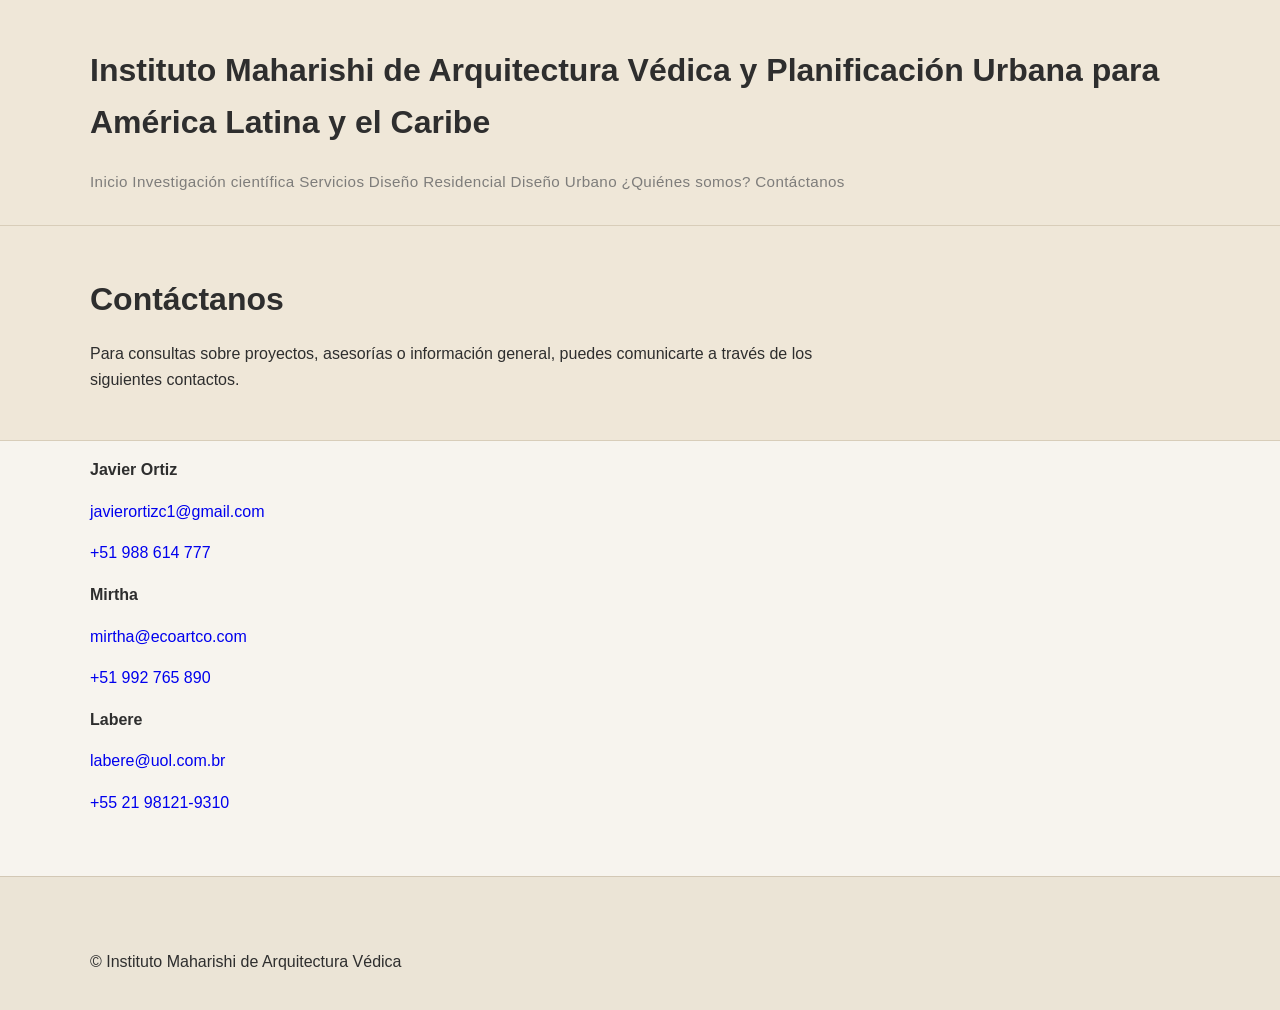
==== contactanos.html @ 4f573ee5 "Initial commit" ====
<!DOCTYPE html>
<html lang="es">
<head>
  <meta charset="UTF-8" />
  <meta name="viewport" content="width=device-width, initial-scale=1.0" />
  <title>Contáctanos | Instituto Maharishi de Arquitectura Védica</title>
  <meta name="description" content="Información de contacto del Instituto Maharishi de Arquitectura Védica." />
  <link rel="stylesheet" href="style.css" />
</head>
<body>
  <header class="site-header">
    <div class="container">
      <h1 class="site-title">Instituto Maharishi de Arquitectura Védica y Planificación Urbana para América Latina y el Caribe</h1>
      <nav class="site-nav">
        <a href="index.html">Inicio</a>
        <a href="investigacion-cientifica.html">Investigación científica</a>
        <a href="servicios.html">Servicios</a>
        <a href="diseno-residencial.html">Diseño Residencial</a>
        <a href="diseno-urbano.html">Diseño Urbano</a>
        <a href="quienes-somos.html">¿Quiénes somos?</a>
        <a href="contactanos.html">Contáctanos</a>
      </nav>
    </div>
  </header>

  <main>
    <section class="page-hero">
      <div class="container">
        <h1>Contáctanos</h1>
        <p>
          Para consultas sobre proyectos, asesorías o información general, puedes comunicarte a través de los siguientes contactos.
        </p>
      </div>
    </section>

    <section class="contact-section">
      <div class="container">
        <div class="contact-grid">
          <div>
            <p><strong>Javier Ortiz</strong></p>
            <p><a href="mailto:javierortizc1@gmail.com">javierortizc1@gmail.com</a></p>
            <p><a href="tel:+51988614777">+51 988 614 777</a></p>
          </div>

          <div>
            <p><strong>Mirtha</strong></p>
            <p><a href="mailto:mirtha@ecoartco.com">mirtha@ecoartco.com</a></p>
            <p><a href="tel:+51992765890">+51 992 765 890</a></p>
          </div>

          <div>
            <p><strong>Labere</strong></p>
            <p><a href="mailto:labere@uol.com.br">labere@uol.com.br</a></p>
            <p><a href="tel:+5521981219310">+55 21 98121-9310</a></p>
          </div>
        </div>
      </div>
    </section>
  </main>

  <footer class="site-footer">
    <div class="container">
      <p>© Instituto Maharishi de Arquitectura Védica</p>
    </div>
  </footer>
</body>
</html>
---- style.css ----
* {
  box-sizing: border-box;
}

body {
  margin: 0;
  font-family: 'Inter', sans-serif;
  color: #2e2e2e;
  background: #f7f4ee;
  line-height: 1.6;
}

p {
  font-family: 'Inter', sans-serif;
  font-size: 1rem;
  max-width: 750px;
}

h2, h3 {
  font-family: 'Poppins', sans-serif;
  font-weight: 500;
}

img {
  max-width: 100%;
  display: block;
}

a {
  text-decoration: none;
}

.container {
  width: min(1100px, 92%);
  margin: 0 auto;
}

/* HEADER */
.site-header {
  background: #efe7d8;
  border-bottom: 1px solid #d8cdb9;
  padding: 24px 0;
  padding-bottom: 30px;
}

/* LOGO */
.header-logo {
  display: flex;
  justify-content: center;
  align-items: center;
  margin-bottom: 10px;
}

.header-logo img {
  width: 200px;
}

/* TITLE */
.site-title.centered {
  text-align: center;
  margin: 10px auto 30px;
  max-width: 900px;
  font-family: 'Poppins', sans-serif;
  font-size: 2.1rem;
  font-weight: 600;
  text-align: center;
  line-height: 1.35;
  color: #2c2c2c;
}

/* NAV ROW */
.nav-row {
  position: relative;
}

/* NAV */
.site-nav.centered {
  display: flex;
  justify-content: center;
  gap: 28px;
}

.site-nav a,
.dropdown span {
  color: #6b6b6b;
  cursor: pointer;
  font-family: 'Poppins', sans-serif;
  font-size: 0.95rem;
  font-weight: 500;
  letter-spacing: 0.4px;
  opacity: 0.85;
  position: relative;
  transition: color 0.2s ease;
  display: inline-flex;
  align-items: center;
  gap: 4px;
}

/* hover */
.site-nav a:hover,
.dropdown span:hover {
  color: #2c2c2c;
}

/* active link */
.site-nav a.active {
  color: #2c2c2c;
}

/* underline */
.site-nav a.active::after,
.site-nav a:hover::after {
  content: "";
  position: absolute;
  left: 0;
  bottom: -6px;
  width: 100%;
  height: 2px;
  opacity: 0.7;
  background: #2c2c2c;
}

/* DROPDOWN */
.dropdown {
  position: relative;
}

.dropdown-content {
  display: none;
  position: absolute;
  background: white;
  border: 1px solid #ddd;
  padding: 12px 16px;
  top: 100%;
  left: 0;

  min-width: 220px;        /* más ancho */
  white-space: nowrap;     /* 👈 clave: evita saltos de línea */
}

.dropdown-content a {
  display: block;
  padding: 6px 0;
  color: #6b4e2e;
}

.dropdown:hover .dropdown-content {
  display: block;
}

/* BUTTON */
.contact-btn {
  position: absolute;
  right: 0;
  top: -12px;

  background: #b08a4a;
  color: white;
  padding: 12px 22px;
  font-family: 'Poppins', sans-serif;
  font-size: 0.9rem;
  letter-spacing: 0.5px;

  transition: all 0.25s ease;
  border-radius: 4px;
}

.contact-btn:hover {
  background: #96743b;
}

/* CONTENT */
.page-hero {
  background: #efe7d8;
  padding: 48px 0 32px;
  border-bottom: 1px solid #d8cdb9;
}

.page-hero h1 {
  margin: 0 0 10px;
  font-size: 2rem;
}

.page-section {
  padding: 56px 0;
}

.card-grid {
  display: grid;
  grid-template-columns: repeat(auto-fit, minmax(240px, 1fr));
  gap: 24px;
  margin-top: 28px;
}

.info-card {
  background: #fffdf9;
  border: 1px solid #ded4c4;
  padding: 22px;
}

/* FOOTER */
.site-footer {
  background: #ebe4d6;
  border-top: 1px solid #d3c8b5;
  padding: 56px 0 20px;
  margin-top: 60px;
}

.footer-grid {
  display: grid;
  grid-template-columns: 1.4fr 1fr 1fr;
  gap: 48px;
  align-items: start;
}

.footer-column h3 {
  font-family: 'Poppins', sans-serif;
  font-size: 1.2rem;
  font-weight: 500;
  color: #2c2c2c;
  margin: 0 0 20px;
}

.footer-column p,
.footer-column li {
  font-family: 'Inter', sans-serif;
  font-size: 0.98rem;
  line-height: 1.8;
  margin: 0 0 8px;
  color: #4a4a4a;
}

.footer-column ul {
  list-style: none;
  padding: 0;
  margin: 0;
}

.footer-column a {
  color: #4a4a4a;
  text-decoration: none;
  transition: color 0.2s ease;
}

.footer-column a:hover {
  color: #8b6a35;
}

.footer-bottom {
  margin-top: 36px;
  padding-top: 18px;
  border-top: 1px solid #d8cdb9;
}

.footer-bottom p {
  margin: 0;
  font-family: 'Inter', sans-serif;
  font-size: 0.9rem;
  color: #6a6a6a;
  text-align: center;
}

.contact-item {
  margin-bottom: 16px;
}

.contact-name {
  font-family: 'Poppins', sans-serif;
  font-size: 0.95rem;
  font-weight: 500;
  margin: 0 0 4px;
  color: #2c2c2c;
}

.contact-line {
  font-family: 'Inter', sans-serif;
  font-size: 0.9rem;
  margin: 0;
  color: #5a5a5a;
}

.contact-line span {
  margin: 0 6px;
  color: #999;
}

.contact-line a {
  color: #5a5a5a;
}

.contact-line a:hover {
  color: #8b6a35;
}

.hero-split {
  display: grid;
  grid-template-columns: 1fr 1fr;
  gap: 60px;
  align-items: center;
}

.hero-split-wrapper {
  background: #efe7d8;
  padding: 70px;
  margin-top: 80px;
}

.hero-quote blockquote {
  font-size: 1.05rem;
  line-height: 1.7;
  color: #444;
}

.hero {
  padding: 40px 0;
  text-align: center;
}

.hero h2 {
  font-family: 'Poppins';
  font-weight: 500;
  margin-bottom: 24px;
}

.lead {
  max-width: 720px;
  margin: 0 auto;
  line-height: 1.8;
  font-size: 1.05rem;
}

.principles-section {
  padding: 110px 0 90px;
}

.principles-title {
  font-family: 'Poppins', sans-serif;
  font-size: 3rem;
  font-weight: 300;
  line-height: 1.05;
  letter-spacing: -0.5px;
  margin: 0 0 38px;
  color: #111;
}

.principles-intro {
  max-width: 1100px;
  font-family: 'Poppins', sans-serif;
  font-size: 1.05rem;
  line-height: 1.95;
  color: #222;
  margin: 0 0 90px;
}

.principles-grid {
  display: grid;
  grid-template-columns: minmax(280px, 420px) minmax(420px, 1fr);
  column-gap: 90px;
  row-gap: 95px;
  align-items: start;
}

.principle-name {
  font-family: 'Poppins', sans-serif;
  font-size: 2.15rem;
  font-weight: 400;
  line-height: 1.08;
  color: #111;
}

.principle-text {
  font-family: 'Poppins', sans-serif;
  font-size: 1rem;
  line-height: 1.95;
  color: #222;
  max-width: 560px;
}

.principle-text ul {
  margin: 0;
  padding-left: 20px;
}

.principle-text li {
  margin-bottom: 10px;
}
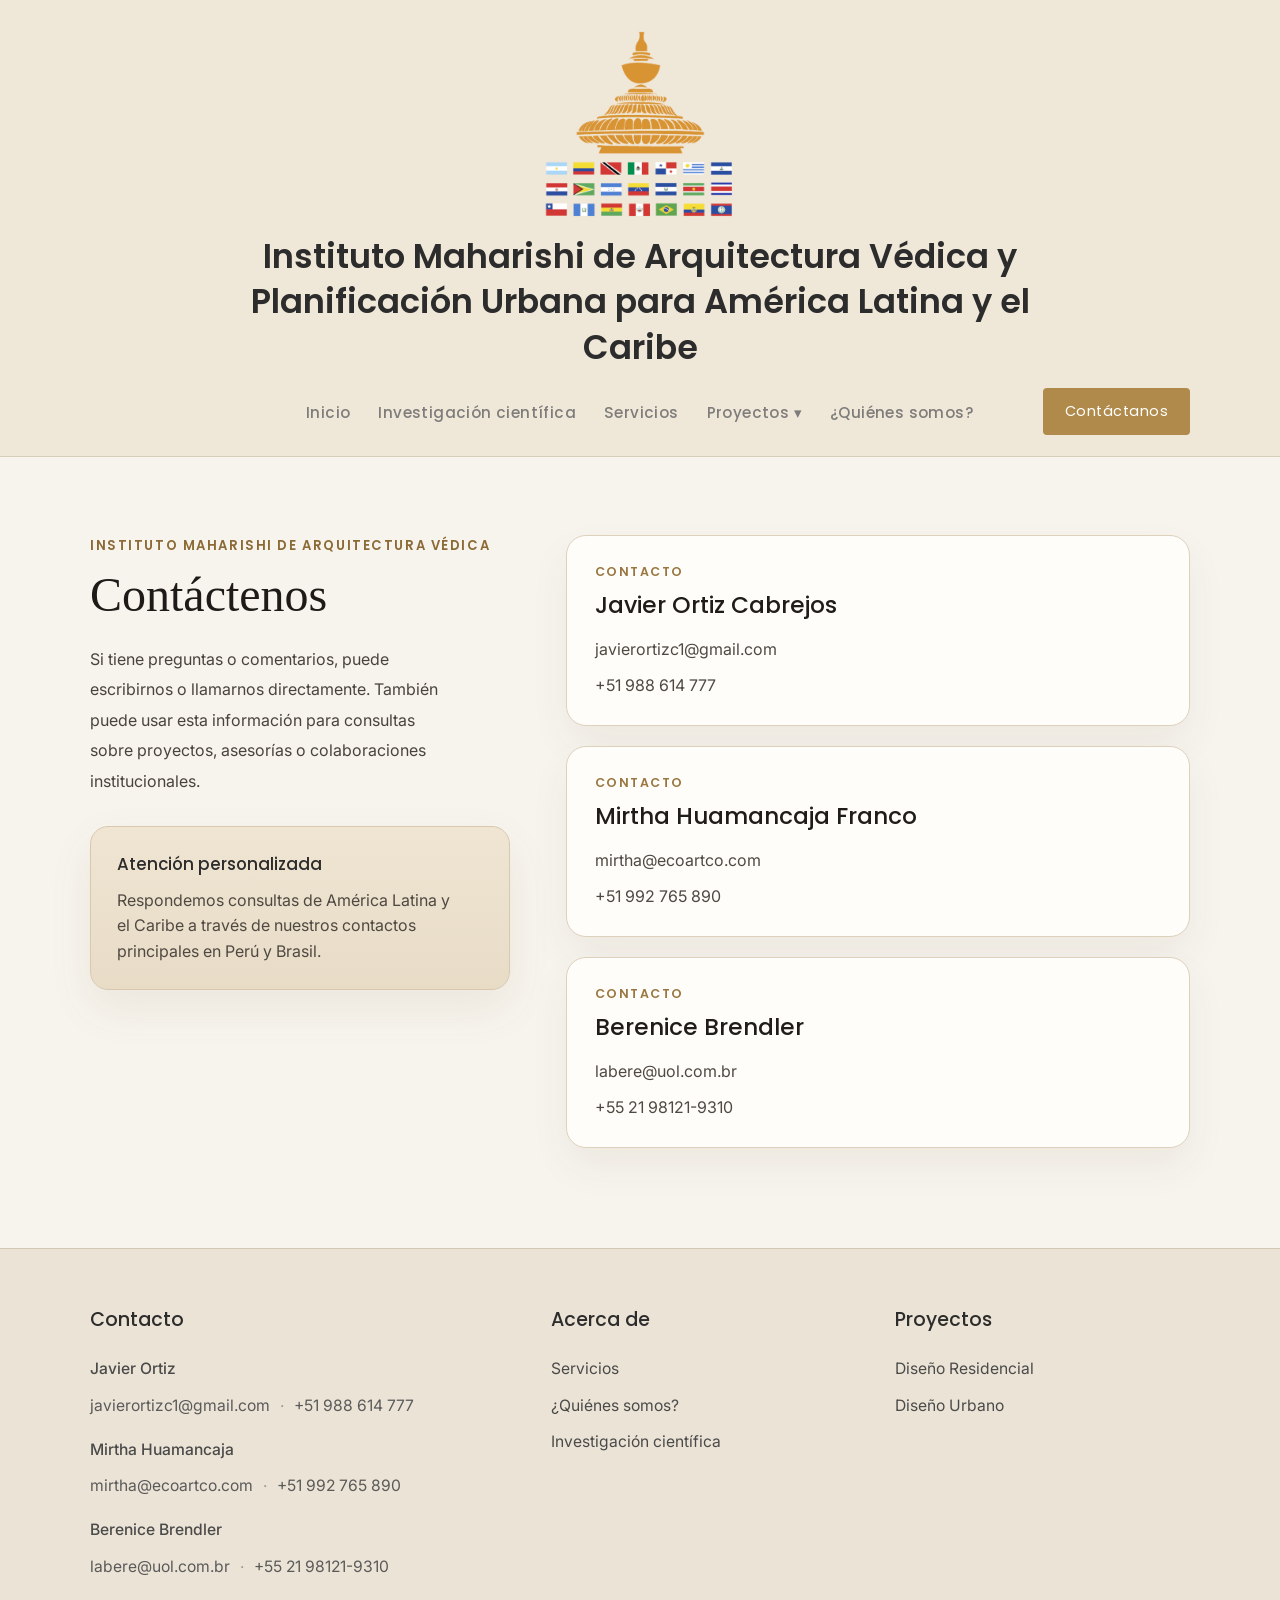
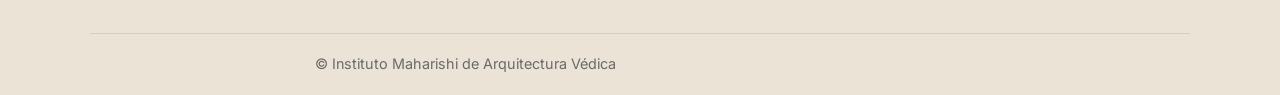
==== commit 75d93285: "Fix del contenido de la pagina de contacto." ====
--- a/contactanos.html
+++ b/contactanos.html
@@ -1,67 +1,145 @@
 <!DOCTYPE html>
 <html lang="es">
-<head>
-  <meta charset="UTF-8" />
-  <meta name="viewport" content="width=device-width, initial-scale=1.0" />
-  <title>Contáctanos | Instituto Maharishi de Arquitectura Védica</title>
-  <meta name="description" content="Información de contacto del Instituto Maharishi de Arquitectura Védica." />
-  <link rel="stylesheet" href="style.css" />
-</head>
-<body>
-  <header class="site-header">
-    <div class="container">
-      <h1 class="site-title">Instituto Maharishi de Arquitectura Védica y Planificación Urbana para América Latina y el Caribe</h1>
-      <nav class="site-nav">
-        <a href="index.html">Inicio</a>
-        <a href="investigacion-cientifica.html">Investigación científica</a>
-        <a href="servicios.html">Servicios</a>
-        <a href="diseno-residencial.html">Diseño Residencial</a>
-        <a href="diseno-urbano.html">Diseño Urbano</a>
-        <a href="quienes-somos.html">¿Quiénes somos?</a>
-        <a href="contactanos.html">Contáctanos</a>
-      </nav>
-    </div>
-  </header>
+	<head>
+		<meta charset="UTF-8" />
+		<meta name="viewport" content="width=device-width, initial-scale=1.0" />
+		<title>Contáctanos | Instituto Maharishi de Arquitectura Védica</title>
+		<meta name="description" content="Información de contacto del Instituto Maharishi de Arquitectura Védica." />
+		<link rel="stylesheet" href="style.css" />
+		<link href="https://fonts.googleapis.com/css2?family=Playfair+Display:wght@500;700&family=Inter:wght@300;400;500&display=swap" rel="stylesheet">
+		<link href="https://fonts.googleapis.com/css2?family=Poppins:wght@400;500;600&family=Inter:wght@300;400;500&display=swap" rel="stylesheet">
+	</head>
+	<body>
+		<header class="site-header">
+			<div class="container">
+				<div class="header-logo">
+					<img src="images/logo.png" alt="Logo" />
+				</div>
 
-  <main>
-    <section class="page-hero">
-      <div class="container">
-        <h1>Contáctanos</h1>
-        <p>
-          Para consultas sobre proyectos, asesorías o información general, puedes comunicarte a través de los siguientes contactos.
-        </p>
-      </div>
-    </section>
+				<h1 class="site-title centered">
+					Instituto Maharishi de Arquitectura Védica y Planificación Urbana para América Latina y el Caribe
+				</h1>
 
-    <section class="contact-section">
-      <div class="container">
-        <div class="contact-grid">
-          <div>
-            <p><strong>Javier Ortiz</strong></p>
-            <p><a href="mailto:javierortizc1@gmail.com">javierortizc1@gmail.com</a></p>
-            <p><a href="tel:+51988614777">+51 988 614 777</a></p>
-          </div>
+				<div class="nav-row">
+					<nav class="site-nav centered">
+						<a href="index.html">Inicio</a>
+						<a href="investigacion-cientifica.html">Investigación científica</a>
+						<a href="servicios.html">Servicios</a>
 
-          <div>
-            <p><strong>Mirtha</strong></p>
-            <p><a href="mailto:mirtha@ecoartco.com">mirtha@ecoartco.com</a></p>
-            <p><a href="tel:+51992765890">+51 992 765 890</a></p>
-          </div>
+						<div class="dropdown">
+							<span>Proyectos ▾</span>
+							<div class="dropdown-content">
+								<a href="diseno-residencial.html">Diseño Residencial</a>
+								<a href="diseno-urbano.html">Diseño Urbano</a>
+							</div>
+						</div>
 
-          <div>
-            <p><strong>Labere</strong></p>
-            <p><a href="mailto:labere@uol.com.br">labere@uol.com.br</a></p>
-            <p><a href="tel:+5521981219310">+55 21 98121-9310</a></p>
-          </div>
-        </div>
-      </div>
-    </section>
-  </main>
+						<a href="quienes-somos.html">¿Quiénes somos?</a>
+					</nav>
 
-  <footer class="site-footer">
-    <div class="container">
-      <p>© Instituto Maharishi de Arquitectura Védica</p>
-    </div>
-  </footer>
-</body>
-</html>+					<a href="contactanos.html" class="contact-btn">Contáctanos</a>
+				</div>
+			</div>
+		</header>
+
+		<main>
+			<section class="contact-page">
+				<div class="container contact-layout">
+					<div class="contact-intro">
+						<p class="contact-eyebrow">Instituto Maharishi de Arquitectura Védica</p>
+						<h2>Contáctenos</h2>
+						<p class="contact-lead">
+							Si tiene preguntas o comentarios, puede escribirnos o llamarnos directamente. También puede usar esta información para consultas sobre proyectos, asesorías o colaboraciones institucionales.
+						</p>
+
+						<div class="contact-highlight">
+							<h3>Atención personalizada</h3>
+							<p>
+								Respondemos consultas de América Latina y el Caribe a través de nuestros contactos principales en Perú y Brasil.
+							</p>
+						</div>
+					</div>
+
+					<div class="contact-cards" aria-label="Información de contacto">
+						<article class="contact-card">
+							<p class="contact-card-role">Contacto</p>
+							<h3>Javier Ortiz Cabrejos</h3>
+							<a href="mailto:javierortizc1@gmail.com">javierortizc1@gmail.com</a>
+							<a href="tel:+51988614777">+51 988 614 777</a>
+						</article>
+
+						<article class="contact-card">
+							<p class="contact-card-role">Contacto</p>
+							<h3>Mirtha Huamancaja Franco</h3>
+							<a href="mailto:mirtha@ecoartco.com">mirtha@ecoartco.com</a>
+							<a href="tel:+51992765890">+51 992 765 890</a>
+						</article>
+
+						<article class="contact-card">
+							<p class="contact-card-role">Contacto</p>
+							<h3>Berenice Brendler</h3>
+							<a href="mailto:labere@uol.com.br">labere@uol.com.br</a>
+							<a href="tel:+5521981219310">+55 21 98121-9310</a>
+						</article>
+					</div>
+				</div>
+			</section>
+		</main>
+
+		<footer class="site-footer">
+			<div class="container footer-grid">
+				<div class="footer-column">
+					<h3>Contacto</h3>
+
+					<div class="contact-item">
+						<p class="contact-name">Javier Ortiz</p>
+						<p class="contact-line">
+							<a href="mailto:javierortizc1@gmail.com">javierortizc1@gmail.com</a>
+							<span>·</span>
+							<a href="tel:+51988614777">+51 988 614 777</a>
+						</p>
+					</div>
+
+					<div class="contact-item">
+						<p class="contact-name">Mirtha Huamancaja</p>
+						<p class="contact-line">
+							<a href="mailto:mirtha@ecoartco.com">mirtha@ecoartco.com</a>
+							<span>·</span>
+							<a href="tel:+51992765890">+51 992 765 890</a>
+						</p>
+					</div>
+
+					<div class="contact-item">
+						<p class="contact-name">Berenice Brendler</p>
+						<p class="contact-line">
+							<a href="mailto:labere@uol.com.br">labere@uol.com.br</a>
+							<span>·</span>
+							<a href="tel:+5521981219310">+55 21 98121-9310</a>
+						</p>
+					</div>
+				</div>
+
+				<div class="footer-column">
+					<h3>Acerca de</h3>
+					<ul>
+						<li><a href="servicios.html">Servicios</a></li>
+						<li><a href="quienes-somos.html">¿Quiénes somos?</a></li>
+						<li><a href="investigacion-cientifica.html">Investigación científica</a></li>
+					</ul>
+				</div>
+
+				<div class="footer-column">
+					<h3>Proyectos</h3>
+					<ul>
+						<li><a href="diseno-residencial.html">Diseño Residencial</a></li>
+						<li><a href="diseno-urbano.html">Diseño Urbano</a></li>
+					</ul>
+				</div>
+			</div>
+
+			<div class="container footer-bottom">
+				<p>© Instituto Maharishi de Arquitectura Védica</p>
+			</div>
+		</footer>
+	</body>
+</html>
--- a/style.css
+++ b/style.css
@@ -383,4 +383,192 @@
 
 .principle-text li {
   margin-bottom: 10px;
-}+}
+
+.contact-page {
+  padding: 78px 0 40px;
+}
+
+.contact-layout {
+  display: grid;
+  grid-template-columns: minmax(280px, 420px) minmax(320px, 1fr);
+  gap: 56px;
+  align-items: start;
+}
+
+.contact-intro h2 {
+  font-family: 'Playfair Display', serif;
+  font-size: 3rem;
+  font-weight: 500;
+  line-height: 1.05;
+  margin: 0 0 24px;
+  color: #1f1a17;
+}
+
+.contact-eyebrow {
+  margin: 0 0 14px;
+  font-family: 'Poppins', sans-serif;
+  font-size: 0.82rem;
+  font-weight: 600;
+  letter-spacing: 0.12em;
+  text-transform: uppercase;
+  color: #8b6a35;
+}
+
+.contact-lead {
+  margin: 0 0 30px;
+  max-width: 36ch;
+  font-size: 1rem;
+  line-height: 1.9;
+  color: #4a433d;
+}
+
+.contact-highlight {
+  background: linear-gradient(180deg, #efe5d2 0%, #e8dcc7 100%);
+  border: 1px solid #d8c9ae;
+  border-radius: 18px;
+  padding: 24px 26px;
+  box-shadow: 0 18px 45px rgba(101, 74, 31, 0.08);
+}
+
+.contact-highlight h3 {
+  margin: 0 0 10px;
+  font-size: 1.05rem;
+  color: #2c2c2c;
+}
+
+.contact-highlight p {
+  margin: 0;
+  max-width: 34ch;
+  color: #4f4942;
+}
+
+.contact-cards {
+  display: grid;
+  gap: 20px;
+}
+
+.contact-card {
+  background: #fffdf9;
+  border: 1px solid #ddd1bc;
+  border-radius: 20px;
+  padding: 26px 28px;
+  box-shadow: 0 18px 40px rgba(74, 53, 20, 0.06);
+}
+
+.contact-card-role {
+  margin: 0 0 10px;
+  font-family: 'Poppins', sans-serif;
+  font-size: 0.78rem;
+  font-weight: 600;
+  letter-spacing: 0.12em;
+  text-transform: uppercase;
+  color: #9a7741;
+}
+
+.contact-card h3 {
+  margin: 0 0 18px;
+  font-size: 1.45rem;
+  line-height: 1.2;
+  color: #201c19;
+}
+
+.contact-card a {
+  display: block;
+  margin-bottom: 10px;
+  font-family: 'Inter', sans-serif;
+  font-size: 1rem;
+  color: #4f4942;
+  transition: color 0.2s ease;
+}
+
+.contact-card a:last-child {
+  margin-bottom: 0;
+}
+
+.contact-card a:hover {
+  color: #8b6a35;
+}
+
+@media (max-width: 900px) {
+  .contact-layout {
+    grid-template-columns: 1fr;
+    gap: 36px;
+  }
+
+  .contact-intro h2 {
+    font-size: 2.4rem;
+  }
+
+  .contact-lead,
+  .contact-highlight p {
+    max-width: none;
+  }
+}
+
+@media (max-width: 720px) {
+  .site-title.centered {
+    font-size: 1.5rem;
+  }
+
+  .nav-row {
+    display: flex;
+    flex-direction: column;
+    gap: 18px;
+    align-items: center;
+  }
+
+  .site-nav.centered {
+    flex-wrap: wrap;
+    gap: 16px 20px;
+  }
+
+  .contact-btn {
+    position: static;
+  }
+
+  .hero-split {
+    grid-template-columns: 1fr;
+    gap: 32px;
+  }
+
+  .hero-split-wrapper {
+    padding: 32px 24px;
+    margin-top: 48px;
+  }
+
+  .principles-title {
+    font-size: 2.2rem;
+  }
+
+  .principles-intro {
+    margin-bottom: 52px;
+  }
+
+  .principles-grid {
+    grid-template-columns: 1fr;
+    column-gap: 0;
+    row-gap: 24px;
+  }
+
+  .principle-name {
+    font-size: 1.7rem;
+  }
+
+  .footer-grid {
+    grid-template-columns: 1fr;
+    gap: 30px;
+  }
+
+  .contact-page {
+    padding-top: 56px;
+  }
+
+  .contact-intro h2 {
+    font-size: 2rem;
+  }
+
+  .contact-card {
+    padding: 22px;
+  }
+}
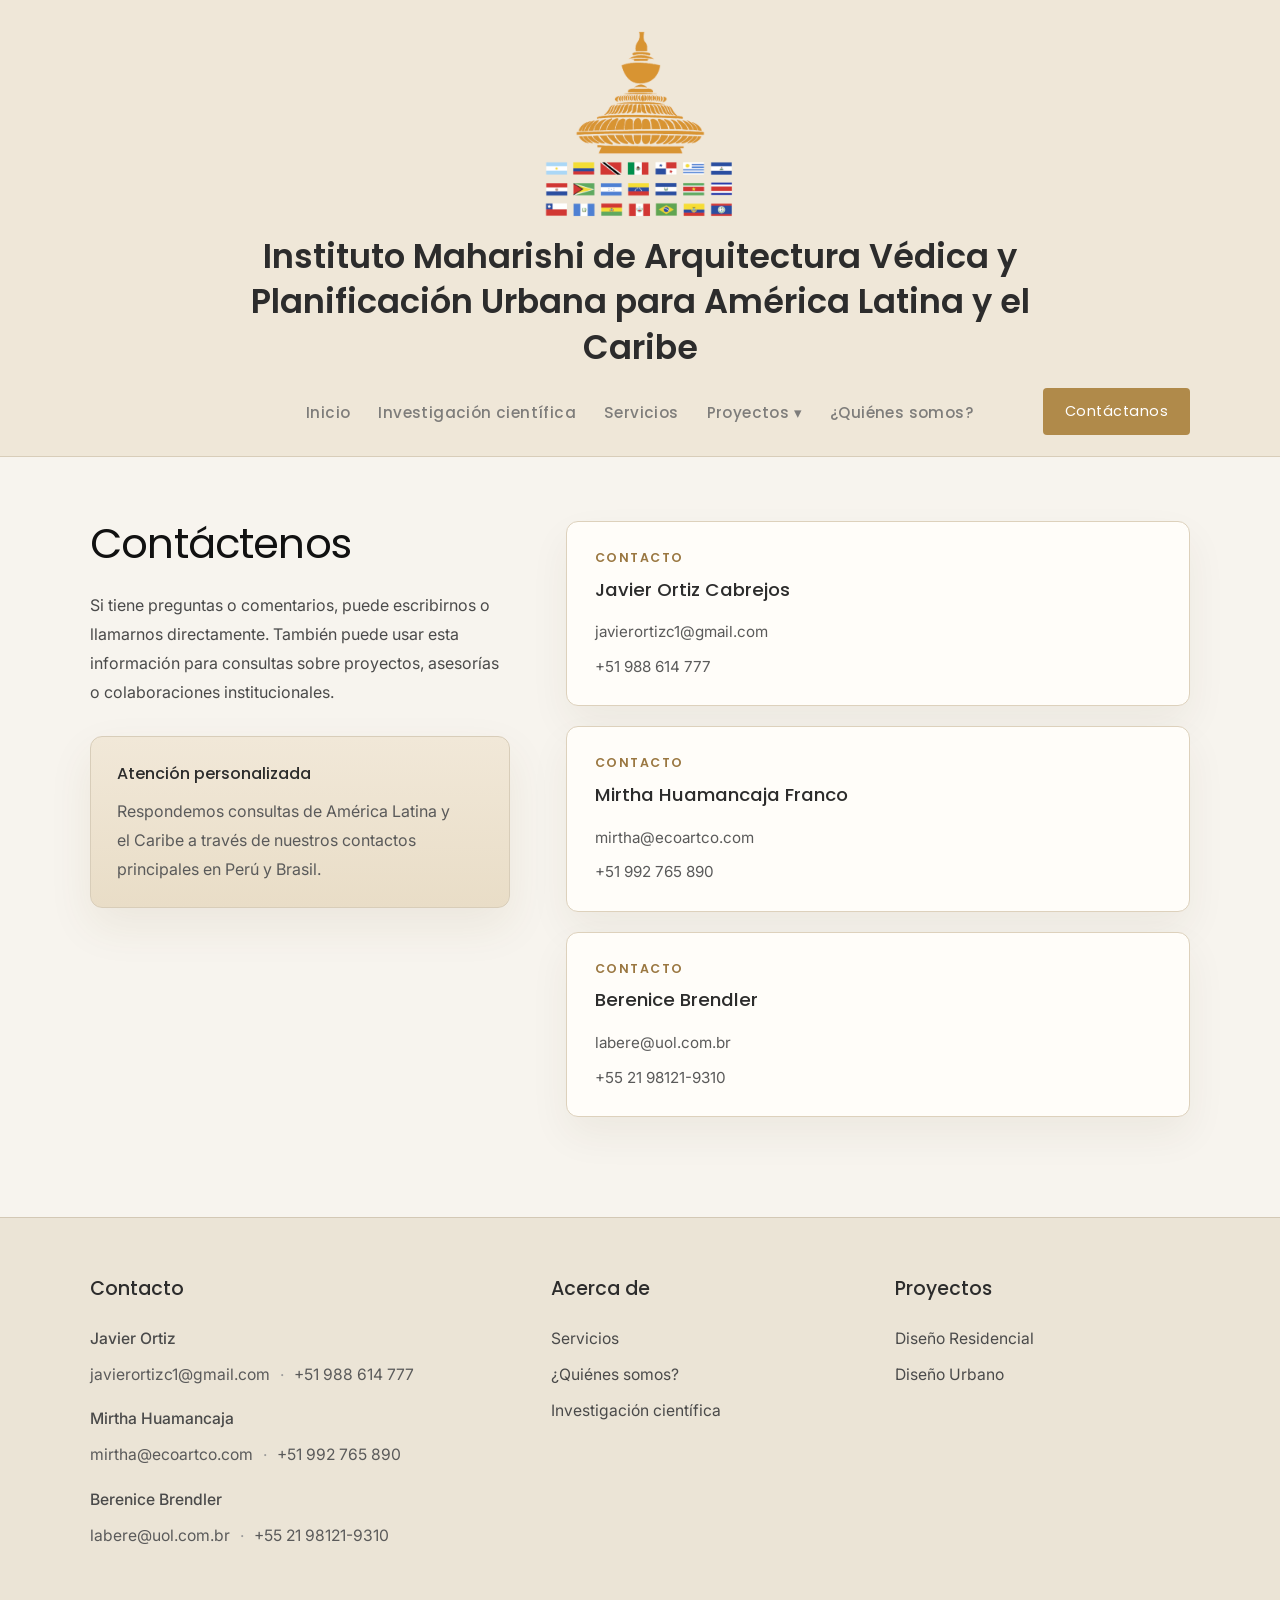
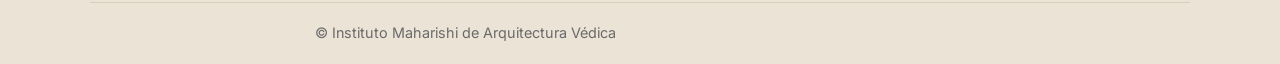
==== commit 10c03c89: "Cambios en como se ven los fonts en algunas paginas y tambien borrar un titulo de la pagina de conta" ====
--- a/contactanos.html
+++ b/contactanos.html
@@ -46,7 +46,6 @@
 			<section class="contact-page">
 				<div class="container contact-layout">
 					<div class="contact-intro">
-						<p class="contact-eyebrow">Instituto Maharishi de Arquitectura Védica</p>
 						<h2>Contáctenos</h2>
 						<p class="contact-lead">
 							Si tiene preguntas o comentarios, puede escribirnos o llamarnos directamente. También puede usar esta información para consultas sobre proyectos, asesorías o colaboraciones institucionales.
--- a/style.css
+++ b/style.css
@@ -41,6 +41,8 @@
   border-bottom: 1px solid #d8cdb9;
   padding: 24px 0;
   padding-bottom: 30px;
+  position: relative;
+  z-index: 20;
 }
 
 /* LOGO */
@@ -123,11 +125,13 @@
 /* DROPDOWN */
 .dropdown {
   position: relative;
+  z-index: 30;
 }
 
 .dropdown-content {
   display: none;
   position: absolute;
+  z-index: 40;
   background: white;
   border: 1px solid #ddd;
   padding: 12px 16px;
@@ -386,7 +390,7 @@
 }
 
 .contact-page {
-  padding: 78px 0 40px;
+  padding: 64px 0 40px;
 }
 
 .contact-layout {
@@ -397,12 +401,13 @@
 }
 
 .contact-intro h2 {
-  font-family: 'Playfair Display', serif;
-  font-size: 3rem;
-  font-weight: 500;
-  line-height: 1.05;
+  font-family: 'Poppins', sans-serif;
+  font-size: 2.6rem;
+  font-weight: 400;
+  line-height: 1.12;
+  letter-spacing: -0.02em;
   margin: 0 0 24px;
-  color: #1f1a17;
+  color: #111;
 }
 
 .contact-eyebrow {
@@ -417,30 +422,33 @@
 
 .contact-lead {
   margin: 0 0 30px;
-  max-width: 36ch;
+  max-width: 42ch;
   font-size: 1rem;
-  line-height: 1.9;
-  color: #4a433d;
+  line-height: 1.8;
+  color: #4a4a4a;
 }
 
 .contact-highlight {
-  background: linear-gradient(180deg, #efe5d2 0%, #e8dcc7 100%);
-  border: 1px solid #d8c9ae;
-  border-radius: 18px;
+  background: linear-gradient(180deg, #f1e8d8 0%, #e9ddc7 100%);
+  border: 1px solid #d8cdb9;
+  border-radius: 12px;
   padding: 24px 26px;
   box-shadow: 0 18px 45px rgba(101, 74, 31, 0.08);
 }
 
 .contact-highlight h3 {
   margin: 0 0 10px;
-  font-size: 1.05rem;
+  font-family: 'Poppins', sans-serif;
+  font-size: 1rem;
+  font-weight: 500;
   color: #2c2c2c;
 }
 
 .contact-highlight p {
   margin: 0;
   max-width: 34ch;
-  color: #4f4942;
+  color: #5a5a5a;
+  line-height: 1.8;
 }
 
 .contact-cards {
@@ -451,7 +459,7 @@
 .contact-card {
   background: #fffdf9;
   border: 1px solid #ddd1bc;
-  border-radius: 20px;
+  border-radius: 12px;
   padding: 26px 28px;
   box-shadow: 0 18px 40px rgba(74, 53, 20, 0.06);
 }
@@ -468,17 +476,19 @@
 
 .contact-card h3 {
   margin: 0 0 18px;
-  font-size: 1.45rem;
-  line-height: 1.2;
-  color: #201c19;
+  font-family: 'Poppins', sans-serif;
+  font-size: 1.15rem;
+  font-weight: 500;
+  line-height: 1.35;
+  color: #2c2c2c;
 }
 
 .contact-card a {
   display: block;
   margin-bottom: 10px;
   font-family: 'Inter', sans-serif;
-  font-size: 1rem;
-  color: #4f4942;
+  font-size: 0.95rem;
+  color: #5a5a5a;
   transition: color 0.2s ease;
 }
 
@@ -497,7 +507,7 @@
   }
 
   .contact-intro h2 {
-    font-size: 2.4rem;
+    font-size: 2.2rem;
   }
 
   .contact-lead,
@@ -565,10 +575,529 @@
   }
 
   .contact-intro h2 {
-    font-size: 2rem;
-  }
-
-  .contact-card {
+    font-size: 1.95rem;
+  }
+
+.contact-card {
     padding: 22px;
   }
 }
+
+.research-page {
+  padding: 54px 0 26px;
+}
+
+.research-hero {
+  position: relative;
+  min-height: 420px;
+  border: 1px solid #cfc6b7;
+  overflow: hidden;
+  box-shadow: 0 24px 60px rgba(33, 37, 52, 0.18);
+}
+
+.research-hero::after {
+  content: "";
+  position: absolute;
+  inset: 0;
+  background: linear-gradient(90deg, rgba(18, 31, 53, 0.18) 0%, rgba(18, 31, 53, 0.14) 36%, rgba(18, 31, 53, 0.66) 100%);
+  pointer-events: none;
+}
+
+.research-hero-image {
+  width: 100%;
+  min-height: 420px;
+  object-fit: cover;
+}
+
+.research-findings {
+  position: relative;
+  position: absolute;
+  top: 0;
+  right: 0;
+  bottom: 0;
+  width: min(58%, 590px);
+  display: flex;
+  flex-direction: column;
+  justify-content: center;
+  gap: 20px;
+  padding: 52px 48px;
+  color: rgba(255, 255, 255, 0.9);
+  text-align: center;
+  z-index: 1;
+}
+
+.research-findings::before {
+  content: "";
+  position: absolute;
+  inset: 0;
+  opacity: 0.34;
+  background:
+    linear-gradient(180deg, transparent 0 12%, rgba(255, 255, 255, 0.28) 12.5%, transparent 13.5%, transparent 20%, rgba(255, 255, 255, 0.22) 20.5%, transparent 21.5%, transparent 40%, rgba(255, 255, 255, 0.2) 40.5%, transparent 41.5%, transparent 62%, rgba(255, 255, 255, 0.24) 62.5%, transparent 63.5%, transparent 82%, rgba(255, 255, 255, 0.2) 82.5%, transparent 83.5%);
+}
+
+.research-findings p {
+  position: relative;
+  z-index: 1;
+  margin: 0;
+  max-width: 33ch;
+  font-family: 'Poppins', sans-serif;
+  font-size: 1.35rem;
+  font-weight: 400;
+  line-height: 1.7;
+  color: rgba(255, 255, 255, 0.92);
+}
+
+.research-body {
+  padding: 68px 34px 40px;
+}
+
+.research-copy {
+  display: flex;
+  justify-content: center;
+  text-align: center;
+  margin-bottom: 78px;
+}
+
+.research-copy p {
+  margin: 0;
+  max-width: 46ch;
+  font-family: 'Poppins', sans-serif;
+  font-size: 1.15rem;
+  font-weight: 400;
+  line-height: 1.95;
+  color: #222;
+}
+
+.research-detail {
+  display: grid;
+  grid-template-columns: minmax(280px, 1fr) minmax(240px, 0.9fr);
+  gap: 56px;
+  align-items: center;
+}
+
+.research-diagram img {
+  width: 100%;
+  border: 1px solid #d4cabd;
+  box-shadow: 0 18px 40px rgba(43, 48, 62, 0.12);
+}
+
+.research-notes {
+  padding-top: 0;
+}
+
+.research-notes p {
+  margin: 0 0 14px;
+  max-width: 26ch;
+  font-size: 0.9rem;
+  line-height: 1.8;
+  color: #5a5a5a;
+}
+
+.research-notes p:last-child {
+  margin-bottom: 0;
+}
+
+@media (max-width: 980px) {
+  .research-hero-image {
+    min-height: 360px;
+  }
+
+  .research-findings {
+    position: static;
+    width: auto;
+    padding: 42px 28px;
+    background: linear-gradient(180deg, #3d5478 0%, #263a59 100%);
+  }
+
+  .research-findings p {
+    max-width: none;
+    font-size: 1.15rem;
+  }
+
+  .research-body {
+    padding: 54px 0 24px;
+  }
+
+  .research-copy {
+    margin-bottom: 44px;
+  }
+
+  .research-copy p,
+  .research-notes p {
+    max-width: none;
+  }
+
+  .research-detail {
+    grid-template-columns: 1fr;
+    gap: 30px;
+  }
+}
+
+@media (max-width: 720px) {
+  .research-page {
+    padding-top: 26px;
+  }
+
+  .research-hero-image {
+    min-height: 280px;
+  }
+
+  .research-findings p {
+    font-size: 1rem;
+  }
+
+  .research-copy p {
+    font-size: 1.02rem;
+    line-height: 1.85;
+  }
+}
+
+.services-page {
+  padding: 64px 0 28px;
+}
+
+.services-layout {
+  display: grid;
+  gap: 52px;
+}
+
+.services-copy {
+  max-width: 900px;
+}
+
+.services-copy h2 {
+  margin: 0 0 28px;
+  font-family: 'Poppins', sans-serif;
+  font-size: 2.6rem;
+  font-weight: 400;
+  line-height: 1.12;
+  letter-spacing: -0.02em;
+  color: #111;
+}
+
+.services-list {
+  margin: 0 0 28px 22px;
+  padding: 0;
+}
+
+.services-list li {
+  margin-bottom: 10px;
+  padding-left: 6px;
+  max-width: 76ch;
+  font-size: 1rem;
+  line-height: 1.8;
+  color: #222;
+}
+
+.services-closing {
+  margin: 0 0 12px;
+  font-family: 'Poppins', sans-serif;
+  font-size: 1.15rem;
+  font-weight: 500;
+  line-height: 1.75;
+  color: #222;
+}
+
+.services-support {
+  margin: 0 0 30px;
+  max-width: 62ch;
+  color: #4a4a4a;
+  line-height: 1.8;
+}
+
+.services-contacts {
+  display: grid;
+  grid-template-columns: repeat(3, minmax(0, 1fr));
+  gap: 22px;
+}
+
+.services-contact h3 {
+  margin: 0 0 10px;
+  font-family: 'Poppins', sans-serif;
+  font-size: 0.95rem;
+  font-weight: 500;
+  color: #2c2c2c;
+}
+
+.services-contact p {
+  margin: 0 0 6px;
+  font-size: 0.9rem;
+  line-height: 1.7;
+  color: #5a5a5a;
+}
+
+.services-contact a {
+  color: #5a5a5a;
+}
+
+.services-contact a:hover {
+  color: #8b6a35;
+}
+
+.services-showcase {
+  margin-top: 8px;
+}
+
+.showcase-room {
+  position: relative;
+  height: 560px;
+  overflow: hidden;
+  border: 1px solid #dfd7ca;
+  background:
+    linear-gradient(180deg, #ffffff 0%, #f4f0ea 72%, #ece5db 100%);
+  box-shadow: 0 26px 60px rgba(76, 60, 35, 0.08);
+}
+
+.room-wall {
+  position: absolute;
+  top: 0;
+  bottom: 118px;
+  width: 18%;
+  background:
+    repeating-linear-gradient(
+      90deg,
+      rgba(210, 205, 198, 0.2) 0,
+      rgba(210, 205, 198, 0.2) 2px,
+      transparent 2px,
+      transparent 32px
+    ),
+    linear-gradient(180deg, #fffdfa 0%, #f3efea 100%);
+}
+
+.room-wall-left {
+  left: 0;
+}
+
+.room-wall-right {
+  right: 0;
+}
+
+.room-window {
+  position: absolute;
+  left: 5.5%;
+  top: 80px;
+  width: 14%;
+  height: 250px;
+  border: 8px solid #ffffff;
+  background:
+    linear-gradient(180deg, rgba(220, 232, 243, 0.95), rgba(255, 255, 255, 0.98));
+  box-shadow: 0 8px 24px rgba(142, 157, 176, 0.16);
+}
+
+.room-window::before,
+.room-window::after {
+  content: "";
+  position: absolute;
+  background: rgba(232, 236, 240, 0.95);
+}
+
+.room-window::before {
+  top: 50%;
+  left: 0;
+  right: 0;
+  height: 4px;
+  transform: translateY(-50%);
+}
+
+.room-window::after {
+  top: 0;
+  bottom: 0;
+  left: 50%;
+  width: 4px;
+  transform: translateX(-50%);
+}
+
+.room-bathtub {
+  position: absolute;
+  left: 4%;
+  bottom: 88px;
+  width: 28%;
+  height: 124px;
+  background: linear-gradient(180deg, #ffffff 0%, #f5f3f0 100%);
+  border-radius: 46% 46% 18% 18%;
+  box-shadow: inset 0 -8px 20px rgba(206, 200, 192, 0.45);
+}
+
+.room-bathtub::before {
+  content: "";
+  position: absolute;
+  left: 26px;
+  top: -16px;
+  width: 10px;
+  height: 38px;
+  border-radius: 10px;
+  background: #333b46;
+  box-shadow: 16px 6px 0 -3px #333b46;
+}
+
+.room-vanity {
+  position: absolute;
+  left: 43%;
+  bottom: 84px;
+  width: 26%;
+  height: 168px;
+  background:
+    linear-gradient(180deg, #d6c5ad 0 22px, #c9b49a 22px 100%);
+  border-radius: 4px;
+  box-shadow: 0 18px 28px rgba(98, 81, 54, 0.14);
+}
+
+.room-vanity::before,
+.room-vanity::after {
+  content: "";
+  position: absolute;
+  top: 54px;
+  width: 44%;
+  height: 92px;
+  border: 1px solid rgba(133, 108, 72, 0.28);
+  background: rgba(200, 178, 148, 0.16);
+}
+
+.room-vanity::before {
+  left: 4%;
+}
+
+.room-vanity::after {
+  right: 4%;
+}
+
+.room-mirror {
+  position: absolute;
+  top: 96px;
+  width: 14%;
+  height: 168px;
+  border: 8px solid #ffffff;
+  background: linear-gradient(180deg, #f8f8f6 0%, #ece8e1 100%);
+  box-shadow: 0 8px 20px rgba(160, 152, 139, 0.18);
+}
+
+.room-mirror-left {
+  left: 45.5%;
+}
+
+.room-mirror-right {
+  left: 61.5%;
+}
+
+.room-lamp {
+  position: absolute;
+  top: 62px;
+  width: 22px;
+  height: 22px;
+  border-radius: 50%;
+  background: #252525;
+  box-shadow: 0 0 0 8px rgba(255, 239, 193, 0.3);
+}
+
+.room-lamp::before {
+  content: "";
+  position: absolute;
+  left: 10px;
+  top: -30px;
+  width: 2px;
+  height: 30px;
+  background: #2f3135;
+}
+
+.room-lamp-left {
+  left: 49%;
+}
+
+.room-lamp-right {
+  left: 65%;
+}
+
+.room-shelf {
+  position: absolute;
+  left: 29%;
+  bottom: 122px;
+  width: 10%;
+  height: 164px;
+  border: 8px solid #ffffff;
+  background:
+    linear-gradient(180deg, transparent 24%, rgba(228, 222, 214, 0.9) 24% 26%, transparent 26% 50%, rgba(228, 222, 214, 0.9) 50% 52%, transparent 52% 76%, rgba(228, 222, 214, 0.9) 76% 78%, transparent 78%);
+}
+
+.room-floor {
+  position: absolute;
+  left: 0;
+  right: 0;
+  bottom: 0;
+  height: 118px;
+  background:
+    linear-gradient(180deg, rgba(240, 233, 223, 0.36), rgba(229, 220, 207, 0.85)),
+    repeating-linear-gradient(
+      90deg,
+      rgba(202, 183, 158, 0.65) 0,
+      rgba(202, 183, 158, 0.65) 18px,
+      rgba(218, 201, 180, 0.68) 18px,
+      rgba(218, 201, 180, 0.68) 36px
+    );
+}
+
+@media (max-width: 980px) {
+  .services-contacts {
+    grid-template-columns: 1fr;
+    gap: 18px;
+  }
+
+  .showcase-room {
+    height: 440px;
+  }
+}
+
+@media (max-width: 720px) {
+  .services-page {
+    padding-top: 52px;
+  }
+
+  .services-copy h2 {
+    font-size: 2.1rem;
+  }
+
+  .services-list {
+    margin-left: 18px;
+  }
+
+  .showcase-room {
+    height: 320px;
+  }
+
+  .room-wall {
+    bottom: 72px;
+  }
+
+  .room-window {
+    top: 44px;
+    height: 150px;
+  }
+
+  .room-bathtub {
+    bottom: 48px;
+    height: 82px;
+  }
+
+  .room-bathtub::before {
+    top: -10px;
+    height: 24px;
+  }
+
+  .room-vanity {
+    bottom: 46px;
+    height: 104px;
+  }
+
+  .room-mirror {
+    top: 54px;
+    height: 104px;
+  }
+
+  .room-shelf {
+    bottom: 72px;
+    height: 104px;
+  }
+
+  .room-floor {
+    height: 72px;
+  }
+}
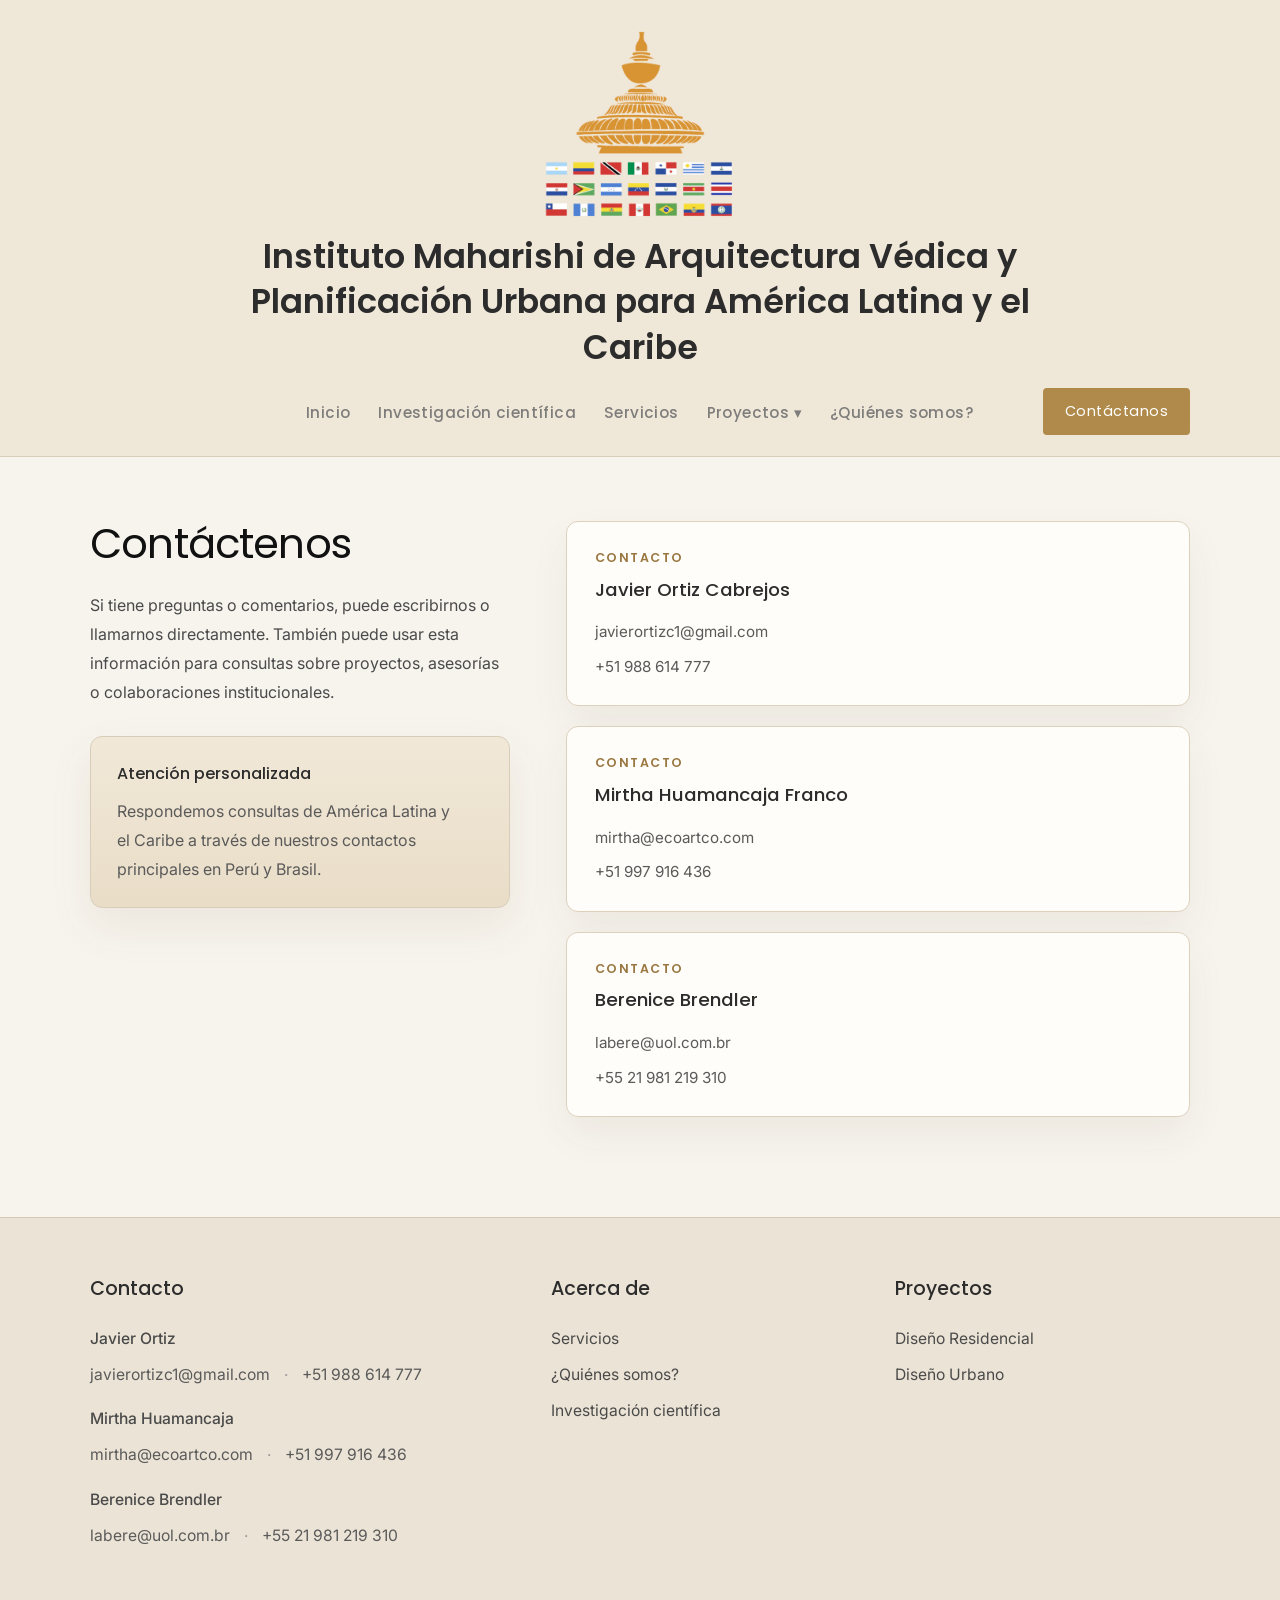
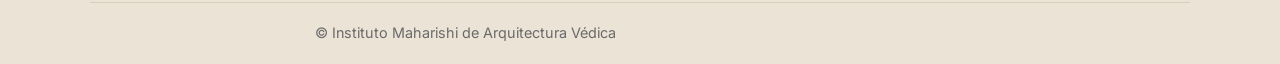
==== commit 82c03cbc: "Actualizar el numero de telefono de Mirtha Huamancaja" ====
--- a/contactanos.html
+++ b/contactanos.html
@@ -6,7 +6,6 @@
 		<title>Contáctanos | Instituto Maharishi de Arquitectura Védica</title>
 		<meta name="description" content="Información de contacto del Instituto Maharishi de Arquitectura Védica." />
 		<link rel="stylesheet" href="style.css" />
-		<link href="https://fonts.googleapis.com/css2?family=Playfair+Display:wght@500;700&family=Inter:wght@300;400;500&display=swap" rel="stylesheet">
 		<link href="https://fonts.googleapis.com/css2?family=Poppins:wght@400;500;600&family=Inter:wght@300;400;500&display=swap" rel="stylesheet">
 	</head>
 	<body>
@@ -71,14 +70,14 @@
 							<p class="contact-card-role">Contacto</p>
 							<h3>Mirtha Huamancaja Franco</h3>
 							<a href="mailto:mirtha@ecoartco.com">mirtha@ecoartco.com</a>
-							<a href="tel:+51992765890">+51 992 765 890</a>
+							<a href="tel:+51997916436">+51 997 916 436</a>
 						</article>
 
 						<article class="contact-card">
 							<p class="contact-card-role">Contacto</p>
 							<h3>Berenice Brendler</h3>
 							<a href="mailto:labere@uol.com.br">labere@uol.com.br</a>
-							<a href="tel:+5521981219310">+55 21 98121-9310</a>
+							<a href="tel:+5521981219310">+55 21 981 219 310</a>
 						</article>
 					</div>
 				</div>
@@ -104,7 +103,7 @@
 						<p class="contact-line">
 							<a href="mailto:mirtha@ecoartco.com">mirtha@ecoartco.com</a>
 							<span>·</span>
-							<a href="tel:+51992765890">+51 992 765 890</a>
+							<a href="tel:+51997916436">+51 997 916 436</a>
 						</p>
 					</div>
 
@@ -113,7 +112,7 @@
 						<p class="contact-line">
 							<a href="mailto:labere@uol.com.br">labere@uol.com.br</a>
 							<span>·</span>
-							<a href="tel:+5521981219310">+55 21 98121-9310</a>
+							<a href="tel:+5521981219310">+55 21 981 219 310</a>
 						</p>
 					</div>
 				</div>
--- a/style.css
+++ b/style.css
@@ -277,6 +277,10 @@
 }
 
 .contact-line {
+  display: grid;
+  grid-template-columns: auto 16px minmax(190px, 1fr);
+  align-items: baseline;
+  column-gap: 8px;
   font-family: 'Inter', sans-serif;
   font-size: 0.9rem;
   margin: 0;
@@ -284,12 +288,17 @@
 }
 
 .contact-line span {
-  margin: 0 6px;
+  margin: 0;
   color: #999;
+  text-align: center;
 }
 
 .contact-line a {
   color: #5a5a5a;
+}
+
+.contact-line a:last-child {
+  white-space: nowrap;
 }
 
 .contact-line a:hover {
@@ -568,6 +577,10 @@
   .footer-grid {
     grid-template-columns: 1fr;
     gap: 30px;
+  }
+
+  .contact-line {
+    grid-template-columns: auto 16px minmax(0, 1fr);
   }
 
   .contact-page {
@@ -1101,3 +1114,247 @@
     height: 72px;
   }
 }
+
+.urban-page {
+  padding: 56px 0 30px;
+}
+
+.urban-hero {
+  position: relative;
+  min-height: 320px;
+  overflow: hidden;
+  border: 1px solid #d8cdb9;
+  box-shadow: 0 24px 60px rgba(44, 76, 76, 0.18);
+}
+
+.urban-hero::after {
+  content: "";
+  position: absolute;
+  inset: 0;
+  background:
+    radial-gradient(circle at 50% 50%, rgba(10, 38, 44, 0.34) 0%, rgba(10, 38, 44, 0.2) 28%, rgba(10, 38, 44, 0.08) 52%, rgba(10, 38, 44, 0.18) 100%),
+    linear-gradient(180deg, rgba(12, 55, 70, 0.16) 0%, rgba(10, 53, 61, 0.2) 45%, rgba(8, 38, 33, 0.3) 100%);
+  pointer-events: none;
+}
+
+.urban-hero-image {
+  width: 100%;
+  height: 320px;
+  object-fit: cover;
+}
+
+.urban-hero-overlay {
+  position: absolute;
+  inset: 0;
+  z-index: 1;
+  display: flex;
+  flex-direction: column;
+  justify-content: center;
+  align-items: center;
+  text-align: center;
+  color: white;
+}
+
+.urban-hero-overlay h2 {
+  margin: 0 0 14px;
+  font-family: 'Poppins', sans-serif;
+  font-size: 3.1rem;
+  font-weight: 400;
+  line-height: 1.08;
+  color: rgba(255, 255, 255, 0.95);
+  text-shadow: 0 4px 18px rgba(0, 0, 0, 0.35);
+}
+
+.urban-hero-overlay p {
+  margin: 0;
+  max-width: none;
+  font-size: 1.05rem;
+  line-height: 1.8;
+  color: rgba(255, 255, 255, 0.88);
+  text-shadow: 0 3px 14px rgba(0, 0, 0, 0.32);
+}
+
+.urban-project {
+  display: grid;
+  grid-template-columns: minmax(300px, 0.95fr) minmax(280px, 0.8fr);
+  gap: 42px;
+  align-items: start;
+  padding: 56px 0 0;
+}
+
+.urban-project-copy h3 {
+  margin: 0 0 18px;
+  font-family: 'Poppins', sans-serif;
+  font-size: 2.2rem;
+  font-weight: 400;
+  line-height: 1.12;
+  color: #111;
+}
+
+.urban-project-copy p {
+  margin: 0;
+  max-width: 44ch;
+  font-size: 1rem;
+  line-height: 1.85;
+  color: #4a4a4a;
+}
+
+.urban-plan-image {
+  width: 100%;
+  max-width: 360px;
+  justify-self: start;
+  border: 1px solid #cdbfa8;
+  box-shadow: 0 18px 40px rgba(106, 78, 41, 0.12);
+}
+
+@media (max-width: 980px) {
+  .urban-project {
+    grid-template-columns: 1fr;
+    gap: 28px;
+  }
+}
+
+@media (max-width: 720px) {
+  .urban-page {
+    padding-top: 46px;
+  }
+
+  .urban-hero {
+    min-height: 260px;
+  }
+
+  .urban-hero-image {
+    height: 260px;
+  }
+
+  .urban-hero-overlay h2 {
+    font-size: 2.2rem;
+  }
+
+  .urban-project {
+    padding-top: 42px;
+  }
+
+  .urban-project-copy h3 {
+    font-size: 1.85rem;
+  }
+}
+
+.residential-page {
+  padding: 62px 0 28px;
+}
+
+.residential-gallery-image {
+  width: min(860px, 100%);
+  margin: 0 auto;
+  display: block;
+  border: 1px solid #d8cdb9;
+  box-shadow: 0 18px 40px rgba(106, 78, 41, 0.1);
+}
+
+.residential-caption {
+  width: min(860px, 100%);
+  margin: 12px auto 0;
+  font-size: 0.98rem;
+  color: #4a4a4a;
+}
+
+@media (max-width: 720px) {
+  .residential-page {
+    padding-top: 46px;
+  }
+}
+
+.about-page {
+  padding: 64px 0 34px;
+}
+
+.about-list {
+  display: grid;
+  gap: 54px;
+}
+
+.about-portrait {
+  width: 100%;
+  max-width: 250px;
+  aspect-ratio: 1 / 1;
+  border-radius: 24px;
+  overflow: hidden;
+  box-shadow: 0 12px 34px rgba(54, 41, 24, 0.12);
+  object-fit: cover;
+}
+
+.about-profile {
+  display: grid;
+  grid-template-columns: minmax(200px, 250px) minmax(320px, 1fr);
+  gap: 40px;
+  align-items: center;
+  padding-bottom: 22px;
+  border-bottom: 1px solid #d8cdb9;
+}
+
+.about-profile-reverse {
+  grid-template-columns: minmax(320px, 1fr) minmax(200px, 250px);
+}
+
+.about-profile-reverse .about-portrait {
+  order: 2;
+  justify-self: end;
+}
+
+.about-profile-reverse .about-copy {
+  order: 1;
+}
+
+.about-copy h2 {
+  margin: 0 0 16px;
+  font-family: 'Poppins', sans-serif;
+  font-size: 2rem;
+  font-weight: 400;
+  line-height: 1.15;
+  color: #111;
+}
+
+.about-copy p {
+  margin: 0;
+  max-width: 68ch;
+  font-size: 0.98rem;
+  line-height: 1.95;
+  color: #4a4a4a;
+  text-align: justify;
+}
+
+@media (max-width: 900px) {
+  .about-profile,
+  .about-profile-reverse {
+    grid-template-columns: 1fr;
+    gap: 24px;
+  }
+
+  .about-profile-reverse .about-portrait,
+  .about-profile-reverse .about-copy {
+    order: initial;
+  }
+
+  .about-portrait {
+    justify-self: start;
+  }
+}
+
+@media (max-width: 720px) {
+  .about-page {
+    padding-top: 46px;
+  }
+
+  .about-list {
+    gap: 40px;
+  }
+
+  .about-portrait {
+    max-width: 220px;
+  }
+
+  .about-copy h2 {
+    font-size: 1.5rem;
+  }
+}
